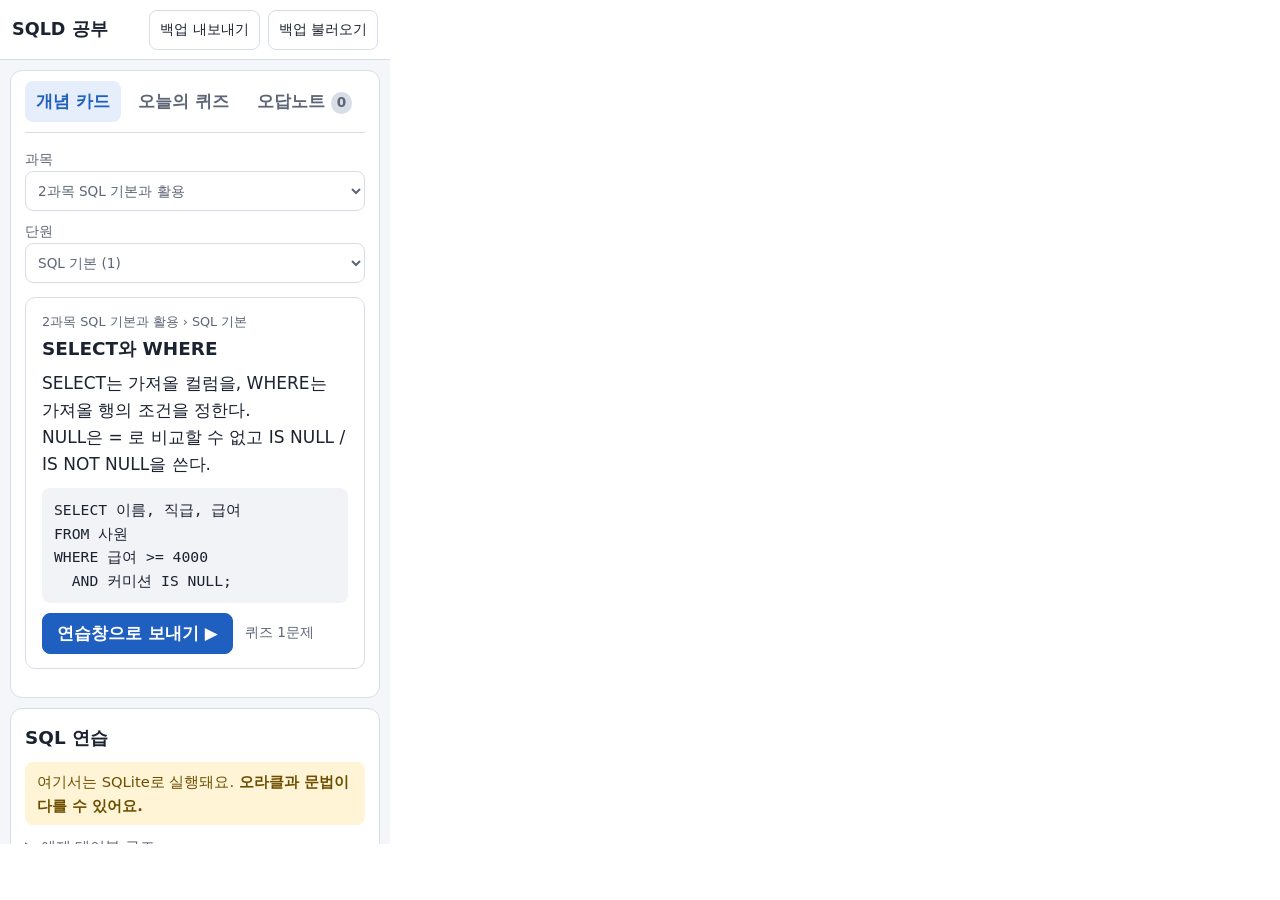
==== tests/frame.html @ 02e44df2 "SQLD 공부 앱 첫 버전 - 노트북: 왼쪽 개념 카드·오늘의 퀴즈·오답노트, 오른쪽 SQL 연습창 / 폰: 위아래로 쌓임 - 카드 내용은 data/cards.json (예시 3장" ====
<!doctype html>
<html lang="ko">
<head>
  <meta charset="utf-8">
  <title>폭 고정 보기</title>
  <!-- 헤드리스 Chrome은 창을 500px보다 좁게 못 만들어서, 폰 너비 스크린샷은 이 iframe으로 찍는다.
       예: frame.html?w=390&h=844&hash=cards -->
  <style>html, body { margin: 0; } iframe { border: 0; display: block; }</style>
</head>
<body>
  <script>
    const p = new URLSearchParams(location.search);
    const f = document.createElement('iframe');
    f.width = p.get('w') || 390;
    f.height = p.get('h') || 844;
    f.src = `../index.html?ns=shot#${p.get('hash') || 'cards'}`;
    document.body.append(f);
  </script>
</body>
</html>
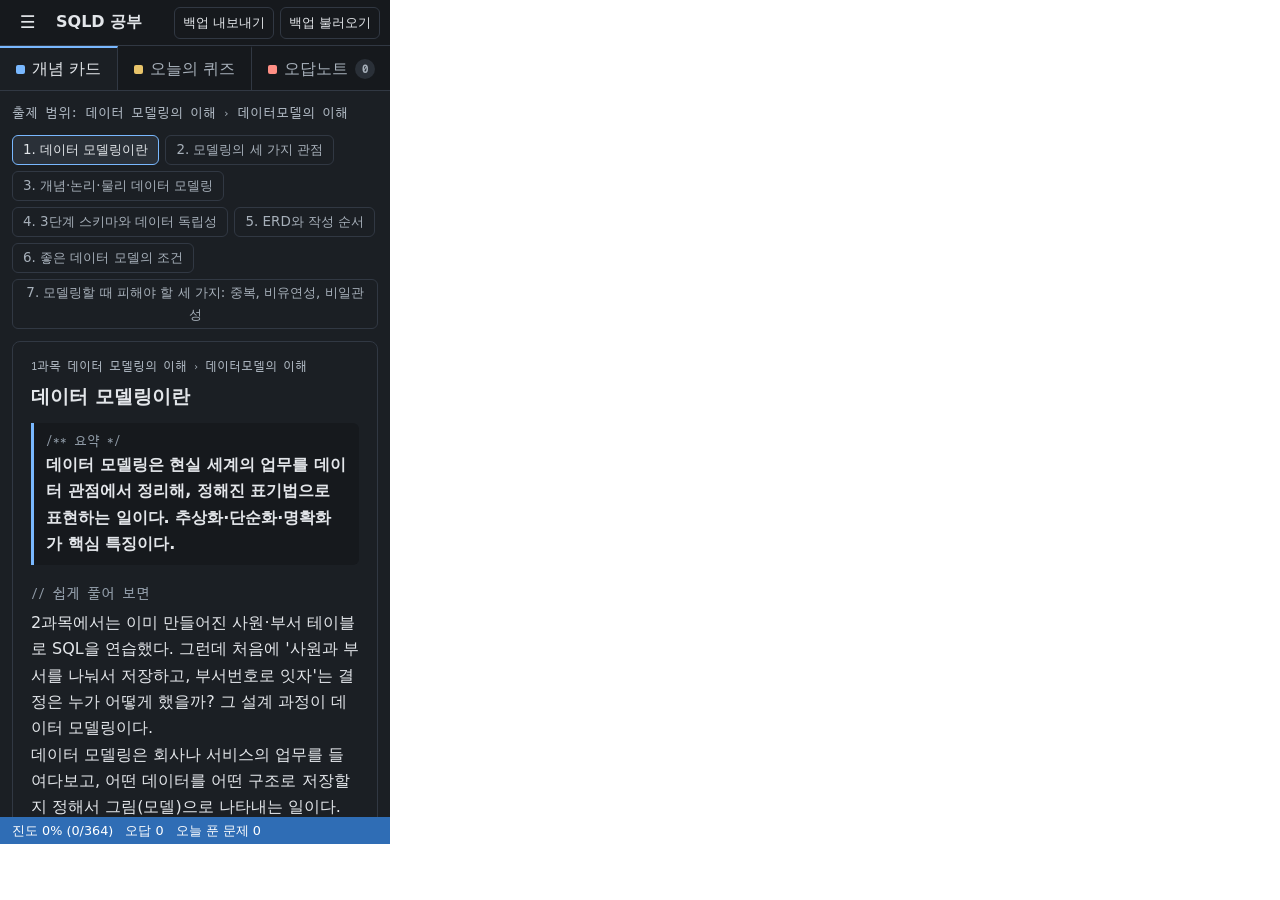
==== commit fa9ea9a3: "화면을 코드 에디터 테마로 바꾸기 - 어두운 에디터 테마. 글자색과 배경 대비 4.5:1 이상(테스트로 검사) - 왼쪽 탐색기: 과목 → 주요항목 → 단원 트리, 단원 옆에 카드 " ====
--- a/tests/frame.html
+++ b/tests/frame.html
@@ -3,13 +3,16 @@
 <head>
   <meta charset="utf-8">
   <title>폭 고정 보기</title>
-  <!-- 헤드리스 Chrome은 창을 500px보다 좁게 못 만들어서, 폰 너비 스크린샷은 이 iframe으로 찍는다.
-       예: frame.html?w=390&h=844&hash=cards -->
+  <!-- 스크린샷용: 앱을 정해진 크기의 iframe 안에서 연다(헤드리스 Chrome은 창을 500px보다 좁게 못 만든다).
+       예: frame.html?w=390&h=844&hash=cards&ui={"subject":1,"unit":1,"card":2}
+       ui를 주면 그 카드가 열린 상태로 시작한다(?ns=shot 전용 저장소에만 쓴다). -->
   <style>html, body { margin: 0; } iframe { border: 0; display: block; }</style>
 </head>
 <body>
   <script>
     const p = new URLSearchParams(location.search);
+    for (const k of Object.keys(localStorage)) if (k.startsWith('sqld-study:shot')) localStorage.removeItem(k);
+    if (p.get('ui')) localStorage.setItem('sqld-study:shot:ui', p.get('ui'));
     const f = document.createElement('iframe');
     f.width = p.get('w') || 390;
     f.height = p.get('h') || 844;
